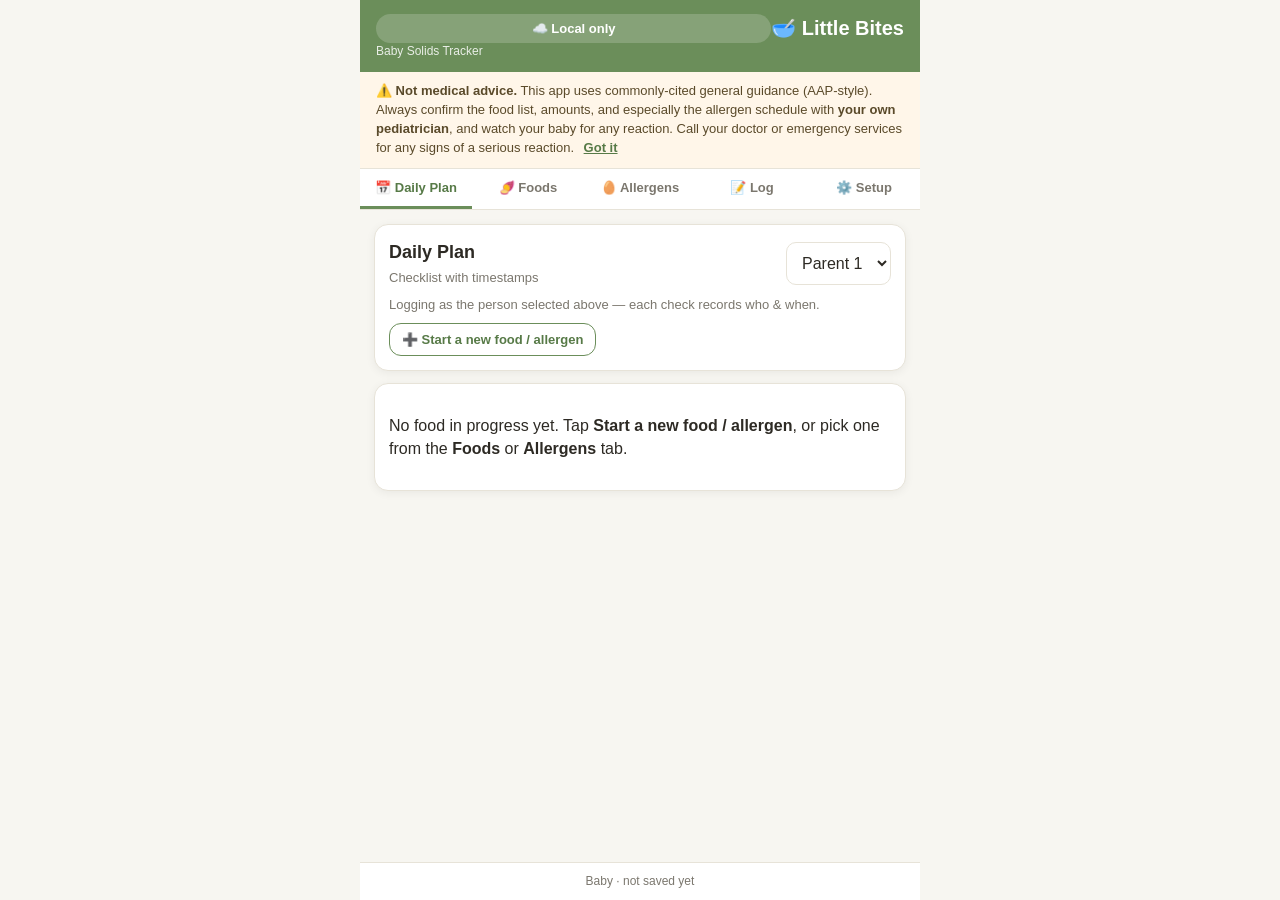
==== index.html @ 31dfa19b "Little Bites: baby solids tracker with timestamped checklist and Google Sheets sync" ====
<!DOCTYPE html>
<html lang="en">
<head>
<meta charset="UTF-8">
<meta name="viewport" content="width=device-width, initial-scale=1.0, maximum-scale=1.0, user-scalable=no">
<meta name="apple-mobile-web-app-capable" content="yes">
<meta name="theme-color" content="#6b8e5a">
<title>Little Bites — Baby Solids Tracker</title>
<link rel="stylesheet" href="styles.css">
</head>
<body>
<div id="app">
  <!-- Header -->
  <header class="appbar">
    <div class="brand">🥣 Little Bites</div>
    <div class="brand-sub">Baby Solids Tracker</div>
    <button id="syncBtn" class="sync-chip" title="Cloud sync status">☁️ <span id="syncState">Local only</span></button>
  </header>

  <!-- Medical disclaimer -->
  <div class="disclaimer" id="disclaimer">
    <strong>⚠️ Not medical advice.</strong> This app uses commonly-cited general guidance (AAP-style).
    Always confirm the food list, amounts, and especially the allergen schedule with <strong>your own pediatrician</strong>,
    and watch your baby for any reaction. Call your doctor or emergency services for any signs of a serious reaction.
    <button id="dismissDisc" class="link-btn">Got it</button>
  </div>

  <!-- Tabs -->
  <nav class="tabs">
    <button class="tab active" data-tab="plan">📅 Daily Plan</button>
    <button class="tab" data-tab="foods">🍠 Foods</button>
    <button class="tab" data-tab="allergens">🥚 Allergens</button>
    <button class="tab" data-tab="log">📝 Log</button>
    <button class="tab" data-tab="settings">⚙️ Setup</button>
  </nav>

  <main id="main"></main>

  <footer class="foot">
    <span id="babyNameFoot">Baby</span> · <span id="lastSaved">not saved yet</span>
  </footer>
</div>

<script src="data.js"></script>
<script src="app.js"></script>
</body>
</html>
---- styles.css ----
:root{
  --bg:#f7f6f1; --card:#ffffff; --ink:#2d2a24; --muted:#7b776e;
  --green:#6b8e5a; --green-d:#577a47; --peach:#f2b179; --cream:#fdf6ec;
  --red:#c0564b; --amber:#e0a33a; --line:#e7e3d8; --shadow:0 2px 10px rgba(0,0,0,.06);
}
*{box-sizing:border-box;-webkit-tap-highlight-color:transparent}
html,body{margin:0;padding:0}
body{font-family:-apple-system,BlinkMacSystemFont,"Segoe UI",Roboto,sans-serif;
  background:var(--bg);color:var(--ink);font-size:16px;line-height:1.45}
#app{max-width:560px;margin:0 auto;min-height:100vh;display:flex;flex-direction:column}

.appbar{background:var(--green);color:#fff;padding:14px 16px 12px;position:sticky;top:0;z-index:20;
  display:grid;grid-template-columns:1fr auto;align-items:center;row-gap:0}
.brand{font-size:20px;font-weight:700}
.brand-sub{font-size:12px;opacity:.85;grid-column:1}
.sync-chip{grid-row:1/3;background:rgba(255,255,255,.18);border:0;color:#fff;border-radius:20px;
  padding:7px 12px;font-size:13px;font-weight:600;cursor:pointer}
.sync-chip.ok{background:rgba(255,255,255,.3)}

.disclaimer{background:#fff6e9;border-bottom:1px solid var(--line);color:#5a4a2a;
  font-size:13px;padding:10px 16px}
.disclaimer.hide{display:none}
.link-btn{background:none;border:0;color:var(--green-d);font-weight:700;cursor:pointer;
  text-decoration:underline;padding:0;margin-left:6px;font-size:13px}

.tabs{display:flex;background:var(--card);border-bottom:1px solid var(--line);
  position:sticky;top:52px;z-index:19;overflow-x:auto}
.tab{flex:1;min-width:72px;background:none;border:0;padding:11px 6px;font-size:13px;font-weight:600;
  color:var(--muted);cursor:pointer;border-bottom:3px solid transparent;white-space:nowrap}
.tab.active{color:var(--green-d);border-bottom-color:var(--green)}

main{flex:1;padding:14px 14px 90px}
.card{background:var(--card);border:1px solid var(--line);border-radius:14px;padding:14px;
  margin-bottom:12px;box-shadow:var(--shadow)}
h2{font-size:18px;margin:4px 0 10px}
h3{font-size:15px;margin:0 0 4px}
.muted{color:var(--muted);font-size:13px}
.pill{display:inline-block;background:var(--cream);border:1px solid var(--line);border-radius:20px;
  padding:3px 10px;font-size:12px;font-weight:600;margin:2px 4px 2px 0}
.pill.allergen{background:#fdecec;border-color:#f3cfcf;color:var(--red)}
.pill.safe{background:#eef4e8;border-color:#d6e4c9;color:var(--green-d)}

/* Daily plan / checklist */
.dayhead{display:flex;align-items:center;justify-content:space-between;gap:8px;margin-bottom:8px}
.daysel{display:flex;gap:6px;overflow-x:auto;padding-bottom:4px}
.daychip{flex:0 0 auto;background:var(--card);border:1px solid var(--line);border-radius:12px;
  padding:8px 12px;font-weight:700;cursor:pointer;min-width:60px;text-align:center;font-size:13px}
.daychip small{display:block;font-weight:500;color:var(--muted);font-size:11px}
.daychip.active{background:var(--green);color:#fff;border-color:var(--green)}
.daychip.active small{color:#eaf0e3}
.daychip.done{border-color:var(--green);background:#eef4e8}

.check-row{display:flex;align-items:flex-start;gap:12px;padding:12px 0;border-top:1px solid var(--line)}
.check-row:first-child{border-top:0}
.check-box{flex:0 0 auto;width:30px;height:30px;border-radius:9px;border:2px solid var(--green);
  background:#fff;cursor:pointer;display:flex;align-items:center;justify-content:center;font-size:18px;
  color:#fff;margin-top:2px;transition:.15s}
.check-box.on{background:var(--green);box-shadow:inset 0 0 0 2px #fff}
.check-main{flex:1;min-width:0}
.check-title{font-weight:600}
.check-meta{font-size:12px;color:var(--muted);margin-top:2px}
.stamp{display:inline-block;background:#eef4e8;color:var(--green-d);border-radius:8px;
  padding:2px 8px;font-size:11px;font-weight:700;margin-top:4px}
.stamp.react{background:#fdecec;color:var(--red)}

.btn{background:var(--green);color:#fff;border:0;border-radius:12px;padding:12px 16px;
  font-size:15px;font-weight:700;cursor:pointer;width:100%}
.btn.sec{background:#fff;color:var(--green-d);border:1.5px solid var(--green)}
.btn.danger{background:#fff;color:var(--red);border:1.5px solid var(--red)}
.btn.small{width:auto;padding:8px 12px;font-size:13px}
.btn:active{transform:scale(.98)}
.row{display:flex;gap:8px}
.row>*{flex:1}

input,select,textarea{width:100%;padding:11px;border:1.5px solid var(--line);border-radius:10px;
  font-size:16px;font-family:inherit;background:#fff;color:var(--ink)}
label{display:block;font-size:13px;font-weight:600;margin:10px 0 4px;color:var(--ink)}

.food-item{border-top:1px solid var(--line);padding:12px 0}
.food-item:first-child{border-top:0}
.food-name{font-weight:700;font-size:15px}
.food-grid{display:grid;grid-template-columns:auto 1fr;gap:4px 10px;font-size:13px;margin-top:6px}
.food-grid b{color:var(--muted);font-weight:600}

.react-note{margin-top:8px}
.toast{position:fixed;bottom:18px;left:50%;transform:translateX(-50%);background:#2d2a24;color:#fff;
  padding:11px 18px;border-radius:24px;font-size:14px;z-index:50;opacity:0;transition:.25s;pointer-events:none;
  max-width:90%;text-align:center}
.toast.show{opacity:1}
.foot{text-align:center;padding:10px;font-size:12px;color:var(--muted);border-top:1px solid var(--line);
  background:var(--card)}
details{margin-top:8px}
summary{cursor:pointer;font-weight:600;color:var(--green-d);font-size:14px}
.steps{margin:8px 0 0;padding-left:18px}
.steps li{margin-bottom:6px;font-size:14px}
code{background:#f0eee6;padding:1px 5px;border-radius:4px;font-size:12px}
.note{background:var(--cream);border:1px dashed var(--line);border-radius:10px;padding:10px;font-size:13px;margin-top:8px}
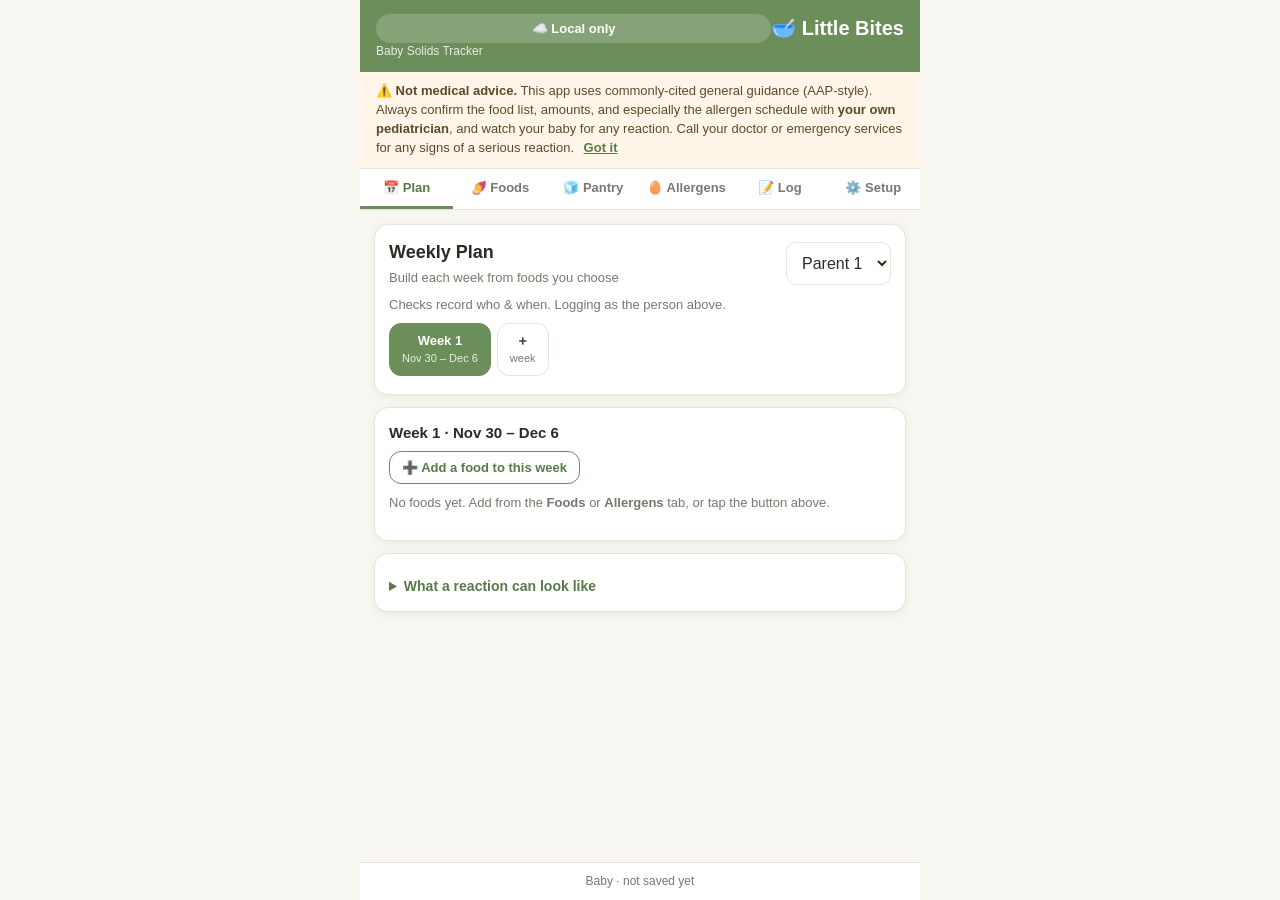
==== commit 423c058f: "Weekly calendar, meal planner, Fridge/Pantry, summarized log, nutrition facts + filter, cross-reacti" ====
--- a/index.html
+++ b/index.html
@@ -27,8 +27,9 @@
 
   <!-- Tabs -->
   <nav class="tabs">
-    <button class="tab active" data-tab="plan">📅 Daily Plan</button>
+    <button class="tab active" data-tab="plan">📅 Plan</button>
     <button class="tab" data-tab="foods">🍠 Foods</button>
+    <button class="tab" data-tab="pantry">🧊 Pantry</button>
     <button class="tab" data-tab="allergens">🥚 Allergens</button>
     <button class="tab" data-tab="log">📝 Log</button>
     <button class="tab" data-tab="settings">⚙️ Setup</button>
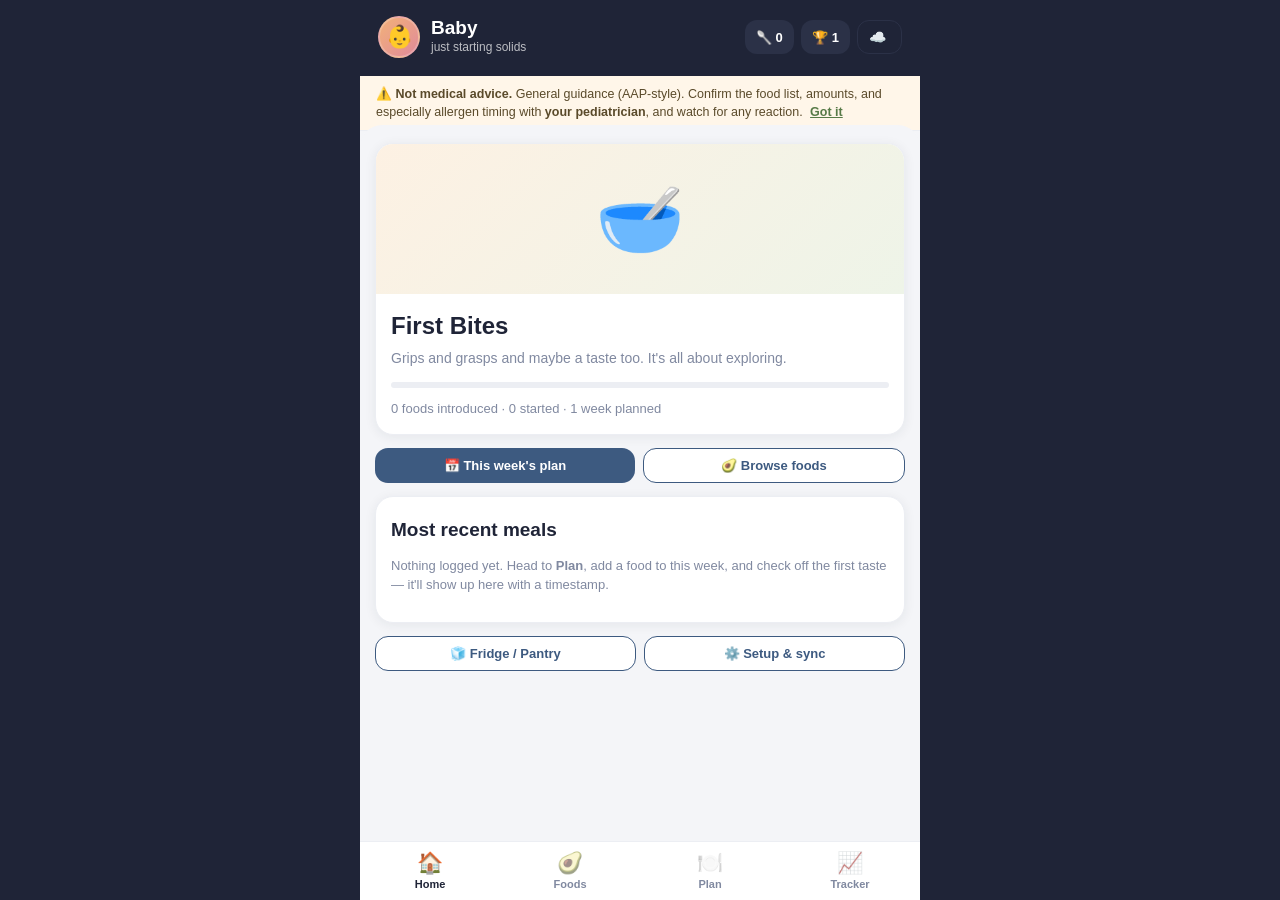
==== commit 807adf47: "Redesign: dark baby header + stat chips, bottom tab bar (Home/Foods/Plan/Tracker), Home dashboard wi" ====
--- a/index.html
+++ b/index.html
@@ -4,42 +4,44 @@
 <meta charset="UTF-8">
 <meta name="viewport" content="width=device-width, initial-scale=1.0, maximum-scale=1.0, user-scalable=no">
 <meta name="apple-mobile-web-app-capable" content="yes">
-<meta name="theme-color" content="#6b8e5a">
+<meta name="theme-color" content="#1f2437">
 <title>Little Bites — Baby Solids Tracker</title>
 <link rel="stylesheet" href="styles.css">
 </head>
 <body>
 <div id="app">
-  <!-- Header -->
+  <!-- Dark baby header -->
   <header class="appbar">
-    <div class="brand">🥣 Little Bites</div>
-    <div class="brand-sub">Baby Solids Tracker</div>
-    <button id="syncBtn" class="sync-chip" title="Cloud sync status">☁️ <span id="syncState">Local only</span></button>
+    <div class="baby-id">
+      <div class="baby-avatar" id="babyAvatar">👶</div>
+      <div>
+        <div class="baby-name" id="babyNameTop">Baby</div>
+        <div class="baby-age" id="babyAgeTop">just starting solids</div>
+      </div>
+    </div>
+    <div class="stat-chips">
+      <button class="stat-chip" id="statFoods" title="Foods introduced">🥄 <span id="statFoodsN">0</span></button>
+      <button class="stat-chip" id="statWeeks" title="Weeks in your plan">🏆 <span id="statWeeksN">0</span></button>
+      <button class="stat-chip sync" id="syncBtn" title="Cloud sync">☁️<span id="syncState"></span></button>
+    </div>
   </header>
 
   <!-- Medical disclaimer -->
   <div class="disclaimer" id="disclaimer">
-    <strong>⚠️ Not medical advice.</strong> This app uses commonly-cited general guidance (AAP-style).
-    Always confirm the food list, amounts, and especially the allergen schedule with <strong>your own pediatrician</strong>,
-    and watch your baby for any reaction. Call your doctor or emergency services for any signs of a serious reaction.
+    <strong>⚠️ Not medical advice.</strong> General guidance (AAP-style). Confirm the food list, amounts, and
+    especially allergen timing with <strong>your pediatrician</strong>, and watch for any reaction.
     <button id="dismissDisc" class="link-btn">Got it</button>
   </div>
 
-  <!-- Tabs -->
-  <nav class="tabs">
-    <button class="tab active" data-tab="plan">📅 Plan</button>
-    <button class="tab" data-tab="foods">🍠 Foods</button>
-    <button class="tab" data-tab="pantry">🧊 Pantry</button>
-    <button class="tab" data-tab="allergens">🥚 Allergens</button>
-    <button class="tab" data-tab="log">📝 Log</button>
-    <button class="tab" data-tab="settings">⚙️ Setup</button>
-  </nav>
-
   <main id="main"></main>
 
-  <footer class="foot">
-    <span id="babyNameFoot">Baby</span> · <span id="lastSaved">not saved yet</span>
-  </footer>
+  <!-- Bottom tab bar -->
+  <nav class="bottom-nav">
+    <button class="bnav active" data-tab="home"><span class="bi">🏠</span><span>Home</span></button>
+    <button class="bnav" data-tab="foods"><span class="bi">🥑</span><span>Foods</span></button>
+    <button class="bnav" data-tab="plan"><span class="bi">🍽️</span><span>Plan</span></button>
+    <button class="bnav" data-tab="tracker"><span class="bi">📈</span><span>Tracker</span></button>
+  </nav>
 </div>
 
 <script src="data.js"></script>
--- a/styles.css
+++ b/styles.css
@@ -1,97 +1,134 @@
 :root{
-  --bg:#f7f6f1; --card:#ffffff; --ink:#2d2a24; --muted:#7b776e;
-  --green:#6b8e5a; --green-d:#577a47; --peach:#f2b179; --cream:#fdf6ec;
-  --red:#c0564b; --amber:#e0a33a; --line:#e7e3d8; --shadow:0 2px 10px rgba(0,0,0,.06);
+  --bg:#f4f5f8; --card:#ffffff; --ink:#1f2437; --muted:#8089a0;
+  --navy:#1f2437; --navy-2:#2b3147; --accent:#3d5a80; --green:#6b8e5a; --green-d:#577a47;
+  --peach:#f2b179; --red:#c0564b; --amber:#e0a33a; --line:#eceef3;
+  --shadow:0 2px 12px rgba(31,36,55,.07); --shadow-lg:0 6px 22px rgba(31,36,55,.12);
 }
 *{box-sizing:border-box;-webkit-tap-highlight-color:transparent}
 html,body{margin:0;padding:0}
 body{font-family:-apple-system,BlinkMacSystemFont,"Segoe UI",Roboto,sans-serif;
-  background:var(--bg);color:var(--ink);font-size:16px;line-height:1.45}
-#app{max-width:560px;margin:0 auto;min-height:100vh;display:flex;flex-direction:column}
+  background:var(--navy);color:var(--ink);font-size:16px;line-height:1.45}
+#app{max-width:560px;margin:0 auto;min-height:100vh;display:flex;flex-direction:column;background:var(--bg)}
 
-.appbar{background:var(--green);color:#fff;padding:14px 16px 12px;position:sticky;top:0;z-index:20;
-  display:grid;grid-template-columns:1fr auto;align-items:center;row-gap:0}
-.brand{font-size:20px;font-weight:700}
-.brand-sub{font-size:12px;opacity:.85;grid-column:1}
-.sync-chip{grid-row:1/3;background:rgba(255,255,255,.18);border:0;color:#fff;border-radius:20px;
-  padding:7px 12px;font-size:13px;font-weight:600;cursor:pointer}
-.sync-chip.ok{background:rgba(255,255,255,.3)}
+/* ---- Dark header ---- */
+.appbar{background:var(--navy);color:#fff;padding:16px 18px 18px;display:flex;align-items:center;
+  justify-content:space-between;gap:10px}
+.baby-id{display:flex;align-items:center;gap:11px;min-width:0}
+.baby-avatar{width:42px;height:42px;border-radius:50%;background:linear-gradient(135deg,#f2b179,#e08a9a);
+  display:flex;align-items:center;justify-content:center;font-size:22px;flex:0 0 auto;border:2px solid rgba(255,255,255,.2)}
+.baby-name{font-size:19px;font-weight:700;line-height:1.1}
+.baby-age{font-size:12px;opacity:.7}
+.stat-chips{display:flex;gap:7px;flex:0 0 auto}
+.stat-chip{background:var(--navy-2);border:0;color:#fff;border-radius:12px;padding:8px 11px;font-size:13px;
+  font-weight:700;cursor:pointer;display:flex;align-items:center;gap:4px}
+.stat-chip.sync{background:transparent;border:1px solid var(--navy-2);font-size:14px}
+.stat-chip.sync.ok{background:var(--green-d);border-color:var(--green-d)}
 
-.disclaimer{background:#fff6e9;border-bottom:1px solid var(--line);color:#5a4a2a;
-  font-size:13px;padding:10px 16px}
+.disclaimer{background:#fff6e9;color:#5a4a2a;font-size:12.5px;padding:9px 16px;border-bottom:1px solid var(--line)}
 .disclaimer.hide{display:none}
-.link-btn{background:none;border:0;color:var(--green-d);font-weight:700;cursor:pointer;
-  text-decoration:underline;padding:0;margin-left:6px;font-size:13px}
+.link-btn{background:none;border:0;color:var(--green-d);font-weight:700;cursor:pointer;text-decoration:underline;padding:0;margin-left:4px;font-size:12.5px}
 
-.tabs{display:flex;background:var(--card);border-bottom:1px solid var(--line);
-  position:sticky;top:52px;z-index:19;overflow-x:auto}
-.tab{flex:1;min-width:72px;background:none;border:0;padding:11px 6px;font-size:13px;font-weight:600;
-  color:var(--muted);cursor:pointer;border-bottom:3px solid transparent;white-space:nowrap}
-.tab.active{color:var(--green-d);border-bottom-color:var(--green)}
+/* ---- White body sheet ---- */
+main{flex:1;background:var(--bg);border-radius:22px 22px 0 0;margin-top:-6px;
+  padding:18px 15px 96px;position:relative;z-index:1}
 
-main{flex:1;padding:14px 14px 90px}
-.card{background:var(--card);border:1px solid var(--line);border-radius:14px;padding:14px;
-  margin-bottom:12px;box-shadow:var(--shadow)}
-h2{font-size:18px;margin:4px 0 10px}
-h3{font-size:15px;margin:0 0 4px}
+.card{background:var(--card);border:1px solid var(--line);border-radius:18px;padding:15px;margin-bottom:13px;box-shadow:var(--shadow)}
+h1{font-size:24px;margin:2px 0 4px;font-weight:800}
+h2{font-size:19px;margin:4px 0 10px;font-weight:800}
+h3{font-size:15px;margin:0 0 4px;font-weight:700}
 .muted{color:var(--muted);font-size:13px}
-.pill{display:inline-block;background:var(--cream);border:1px solid var(--line);border-radius:20px;
-  padding:3px 10px;font-size:12px;font-weight:600;margin:2px 4px 2px 0}
+.sub{color:var(--muted);font-size:14px;margin:0 0 14px}
+
+/* progress bar */
+.prog{height:6px;background:var(--line);border-radius:6px;overflow:hidden;margin:12px 0}
+.prog>i{display:block;height:100%;background:linear-gradient(90deg,var(--accent),var(--green));border-radius:6px}
+
+.pill{display:inline-block;background:#f1f3f8;border:1px solid var(--line);border-radius:20px;padding:3px 10px;font-size:12px;font-weight:600;margin:2px 4px 2px 0;color:var(--ink)}
 .pill.allergen{background:#fdecec;border-color:#f3cfcf;color:var(--red)}
 .pill.safe{background:#eef4e8;border-color:#d6e4c9;color:var(--green-d)}
 
-/* Daily plan / checklist */
-.dayhead{display:flex;align-items:center;justify-content:space-between;gap:8px;margin-bottom:8px}
-.daysel{display:flex;gap:6px;overflow-x:auto;padding-bottom:4px}
-.daychip{flex:0 0 auto;background:var(--card);border:1px solid var(--line);border-radius:12px;
-  padding:8px 12px;font-weight:700;cursor:pointer;min-width:60px;text-align:center;font-size:13px}
-.daychip small{display:block;font-weight:500;color:var(--muted);font-size:11px}
-.daychip.active{background:var(--green);color:#fff;border-color:var(--green)}
-.daychip.active small{color:#eaf0e3}
-.daychip.done{border-color:var(--green);background:#eef4e8}
+/* ---- Food TILES ---- */
+.tiles{display:grid;grid-template-columns:1fr 1fr;gap:12px}
+.tile{background:var(--card);border:1px solid var(--line);border-radius:18px;overflow:hidden;box-shadow:var(--shadow);display:flex;flex-direction:column;cursor:pointer;transition:.12s}
+.tile:active{transform:scale(.98)}
+.tile-img{height:92px;background:linear-gradient(135deg,#fdf1e3,#eef4e8);display:flex;align-items:center;justify-content:center;font-size:46px;position:relative}
+.tile-badges{position:absolute;top:7px;left:7px;right:7px;display:flex;justify-content:space-between;gap:4px}
+.tile-badge{background:rgba(255,255,255,.92);border-radius:10px;padding:2px 7px;font-size:10px;font-weight:700;color:var(--ink)}
+.tile-badge.allergen{background:#fdecec;color:var(--red)}
+.tile-badge.choke{background:#fff3e0;color:#b5731a}
+.tile-body{padding:10px 11px 12px}
+.tile-name{font-weight:700;font-size:14px;line-height:1.2}
+.tile-group{font-size:11px;color:var(--muted);margin-top:2px}
+.tile-nutr{margin-top:6px;font-size:14px;letter-spacing:1px}
 
-.check-row{display:flex;align-items:flex-start;gap:12px;padding:12px 0;border-top:1px solid var(--line)}
-.check-row:first-child{border-top:0}
-.check-box{flex:0 0 auto;width:30px;height:30px;border-radius:9px;border:2px solid var(--green);
-  background:#fff;cursor:pointer;display:flex;align-items:center;justify-content:center;font-size:18px;
-  color:#fff;margin-top:2px;transition:.15s}
-.check-box.on{background:var(--green);box-shadow:inset 0 0 0 2px #fff}
-.check-main{flex:1;min-width:0}
-.check-title{font-weight:600}
-.check-meta{font-size:12px;color:var(--muted);margin-top:2px}
-.stamp{display:inline-block;background:#eef4e8;color:var(--green-d);border-radius:8px;
-  padding:2px 8px;font-size:11px;font-weight:700;margin-top:4px}
-.stamp.react{background:#fdecec;color:var(--red)}
+/* big hero card (Home) */
+.hero{padding:0;overflow:hidden}
+.hero-img{height:150px;background:linear-gradient(135deg,#fdf1e3,#eef4e8);display:flex;align-items:center;justify-content:center;font-size:72px}
+.hero-body{padding:13px 15px 15px}
 
-.btn{background:var(--green);color:#fff;border:0;border-radius:12px;padding:12px 16px;
-  font-size:15px;font-weight:700;cursor:pointer;width:100%}
-.btn.sec{background:#fff;color:var(--green-d);border:1.5px solid var(--green)}
+.btn{background:var(--accent);color:#fff;border:0;border-radius:13px;padding:12px 16px;font-size:15px;font-weight:700;cursor:pointer;width:100%}
+.btn.sec{background:#fff;color:var(--accent);border:1.5px solid var(--accent)}
 .btn.danger{background:#fff;color:var(--red);border:1.5px solid var(--red)}
-.btn.small{width:auto;padding:8px 12px;font-size:13px}
+.btn.small{width:auto;padding:9px 13px;font-size:13px}
 .btn:active{transform:scale(.98)}
-.row{display:flex;gap:8px}
-.row>*{flex:1}
+.row{display:flex;gap:8px}.row>*{flex:1}
 
-input,select,textarea{width:100%;padding:11px;border:1.5px solid var(--line);border-radius:10px;
-  font-size:16px;font-family:inherit;background:#fff;color:var(--ink)}
-label{display:block;font-size:13px;font-weight:600;margin:10px 0 4px;color:var(--ink)}
+input,select,textarea{width:100%;padding:11px;border:1.5px solid var(--line);border-radius:11px;font-size:16px;font-family:inherit;background:#fff;color:var(--ink)}
+label{display:block;font-size:13px;font-weight:600;margin:10px 0 4px}
 
-.food-item{border-top:1px solid var(--line);padding:12px 0}
-.food-item:first-child{border-top:0}
-.food-name{font-weight:700;font-size:15px}
-.food-grid{display:grid;grid-template-columns:auto 1fr;gap:4px 10px;font-size:13px;margin-top:6px}
+.food-grid{display:grid;grid-template-columns:auto 1fr;gap:5px 10px;font-size:13px;margin-top:6px}
 .food-grid b{color:var(--muted);font-weight:600}
 
-.react-note{margin-top:8px}
-.toast{position:fixed;bottom:18px;left:50%;transform:translateX(-50%);background:#2d2a24;color:#fff;
-  padding:11px 18px;border-radius:24px;font-size:14px;z-index:50;opacity:0;transition:.25s;pointer-events:none;
-  max-width:90%;text-align:center}
+/* week chips / day select */
+.daysel{display:flex;gap:7px;overflow-x:auto;padding-bottom:4px}
+.daychip{flex:0 0 auto;background:#fff;border:1px solid var(--line);border-radius:13px;padding:8px 12px;font-weight:700;cursor:pointer;min-width:62px;text-align:center;font-size:13px}
+.daychip small{display:block;font-weight:500;color:var(--muted);font-size:11px}
+.daychip.active{background:var(--accent);color:#fff;border-color:var(--accent)}
+.daychip.active small{color:#dde6f0}
+.daychip.done{border-color:var(--green);background:#eef4e8}
+.dayhead{display:flex;align-items:center;justify-content:space-between;gap:8px;margin-bottom:8px}
+
+.check-row{display:flex;align-items:flex-start;gap:12px;padding:11px 0;border-top:1px solid var(--line)}
+.check-row:first-child{border-top:0}
+.check-box{flex:0 0 auto;width:30px;height:30px;border-radius:9px;border:2px solid var(--accent);background:#fff;cursor:pointer;display:flex;align-items:center;justify-content:center;font-size:18px;color:#fff;margin-top:2px;transition:.15s}
+.check-box.on{background:var(--accent);box-shadow:inset 0 0 0 2px #fff}
+.check-main{flex:1;min-width:0}.check-title{font-weight:600}
+.check-meta{font-size:12px;color:var(--muted);margin-top:2px}
+.stamp{display:inline-block;background:#eef2f8;color:var(--accent);border-radius:8px;padding:2px 8px;font-size:11px;font-weight:700;margin-top:4px}
+.stamp.react{background:#fdecec;color:var(--red)}
+.editstamp{font-size:11px;color:var(--amber);font-weight:700;margin-top:3px}
+.pencil{background:none;border:0;cursor:pointer;font-size:13px;color:var(--accent);padding:2px 6px}
+.tap-name{cursor:pointer}
+
+details{margin-top:8px}
+summary{cursor:pointer;font-weight:600;color:var(--accent);font-size:14px}
+.steps{margin:8px 0 0;padding-left:18px}.steps li{margin-bottom:6px;font-size:14px}
+code{background:#f0eef6;padding:1px 5px;border-radius:4px;font-size:12px}
+.note{background:#faf7f0;border:1px dashed var(--line);border-radius:11px;padding:10px;font-size:13px;margin-top:8px}
+
+/* list rows (recent meals, tracker) */
+.listrow{display:flex;align-items:center;gap:12px;padding:11px 0;border-top:1px solid var(--line)}
+.listrow:first-child{border-top:0}
+.listrow .thumb{width:46px;height:46px;border-radius:12px;background:linear-gradient(135deg,#fdf1e3,#eef4e8);display:flex;align-items:center;justify-content:center;font-size:24px;flex:0 0 auto}
+
+/* ---- Bottom nav ---- */
+.bottom-nav{position:fixed;bottom:0;left:50%;transform:translateX(-50%);width:100%;max-width:560px;
+  background:#fff;border-top:1px solid var(--line);display:flex;z-index:30;
+  padding-bottom:env(safe-area-inset-bottom,0)}
+.bnav{flex:1;background:none;border:0;padding:9px 4px 10px;font-size:11px;font-weight:600;color:var(--muted);
+  cursor:pointer;display:flex;flex-direction:column;align-items:center;gap:3px}
+.bnav .bi{font-size:21px;filter:grayscale(.4);opacity:.7}
+.bnav.active{color:var(--navy)}
+.bnav.active .bi{filter:none;opacity:1}
+
+/* modal */
+.modal-bg{position:fixed;inset:0;background:rgba(31,36,55,.5);z-index:60;display:flex;align-items:flex-end;justify-content:center}
+.modal-bg.center{align-items:center;padding:16px}
+.modal{background:var(--card);width:100%;max-width:560px;border-radius:20px 20px 0 0;padding:18px 16px 26px;max-height:88vh;overflow-y:auto;box-shadow:0 -4px 24px rgba(0,0,0,.25);animation:slideup .2s ease}
+.modal-bg.center .modal{border-radius:18px;animation:none}
+@keyframes slideup{from{transform:translateY(30px);opacity:.6}to{transform:translateY(0);opacity:1}}
+.modal h3{font-size:18px;margin:0 0 2px}
+.modal-close{position:sticky;top:0;float:right;background:var(--line);border:0;border-radius:50%;width:32px;height:32px;font-size:18px;cursor:pointer;color:var(--ink)}
+
+.toast{position:fixed;bottom:76px;left:50%;transform:translateX(-50%);background:var(--navy);color:#fff;padding:11px 18px;border-radius:24px;font-size:14px;z-index:50;opacity:0;transition:.25s;pointer-events:none;max-width:90%;text-align:center}
 .toast.show{opacity:1}
-.foot{text-align:center;padding:10px;font-size:12px;color:var(--muted);border-top:1px solid var(--line);
-  background:var(--card)}
-details{margin-top:8px}
-summary{cursor:pointer;font-weight:600;color:var(--green-d);font-size:14px}
-.steps{margin:8px 0 0;padding-left:18px}
-.steps li{margin-bottom:6px;font-size:14px}
-code{background:#f0eee6;padding:1px 5px;border-radius:4px;font-size:12px}
-.note{background:var(--cream);border:1px dashed var(--line);border-radius:10px;padding:10px;font-size:13px;margin-top:8px}
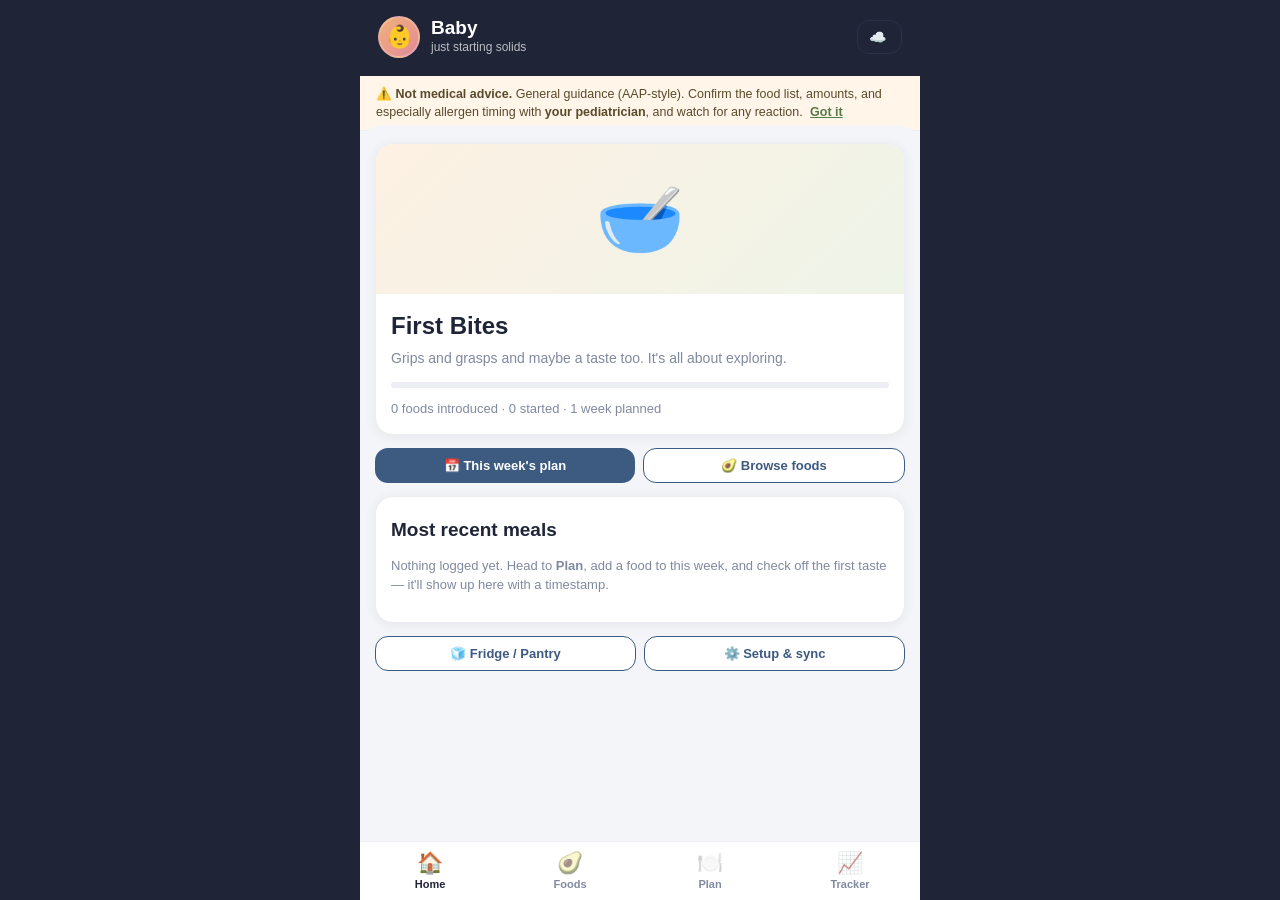
==== commit 02bce2d2: "Fix prep popup root cause (showPrep referenced undefined 'it' — restore itemByName lookup). Age labe" ====
--- a/index.html
+++ b/index.html
@@ -20,8 +20,6 @@
       </div>
     </div>
     <div class="stat-chips">
-      <button class="stat-chip" id="statFoods" title="Foods introduced">🥄 <span id="statFoodsN">0</span></button>
-      <button class="stat-chip" id="statWeeks" title="Weeks in your plan">🏆 <span id="statWeeksN">0</span></button>
       <button class="stat-chip sync" id="syncBtn" title="Cloud sync">☁️<span id="syncState"></span></button>
     </div>
   </header>
--- a/styles.css
+++ b/styles.css
@@ -132,3 +132,19 @@
 
 .toast{position:fixed;bottom:76px;left:50%;transform:translateX(-50%);background:var(--navy);color:#fff;padding:11px 18px;border-radius:24px;font-size:14px;z-index:50;opacity:0;transition:.25s;pointer-events:none;max-width:90%;text-align:center}
 .toast.show{opacity:1}
+
+/* ---- Calendar (Tracker) ---- */
+.cal-grid{display:grid;grid-template-columns:repeat(7,1fr);gap:3px}
+.cal-dow{margin-bottom:4px}
+.cal-dow-c{text-align:center;font-size:11px;font-weight:700;color:var(--muted);padding:2px 0}
+.cal-cell{aspect-ratio:1/1;border:0;background:#f7f8fb;border-radius:11px;cursor:pointer;display:flex;
+  flex-direction:column;align-items:center;justify-content:center;gap:2px;font-size:14px;font-weight:600;color:var(--ink);padding:0;position:relative}
+.cal-cell.dim{color:#c4c9d6;background:transparent}
+.cal-cell.today{outline:2px solid var(--accent);outline-offset:-2px}
+.cal-cell.sel{background:var(--navy);color:#fff}
+.cal-cell.sel .dot{box-shadow:0 0 0 1px #fff}
+.cal-dots{display:flex;gap:3px;height:7px;align-items:center}
+.dot{width:6px;height:6px;border-radius:50%;display:inline-block}
+.dot.blue{background:#4a9c5d}.dot.orange{background:#e0b020}.dot.green{background:#c0564b}
+.cal-legend{display:flex;gap:16px;justify-content:center;margin-top:12px;font-size:12px;color:var(--muted)}
+.cal-legend span{display:flex;align-items:center;gap:5px}
